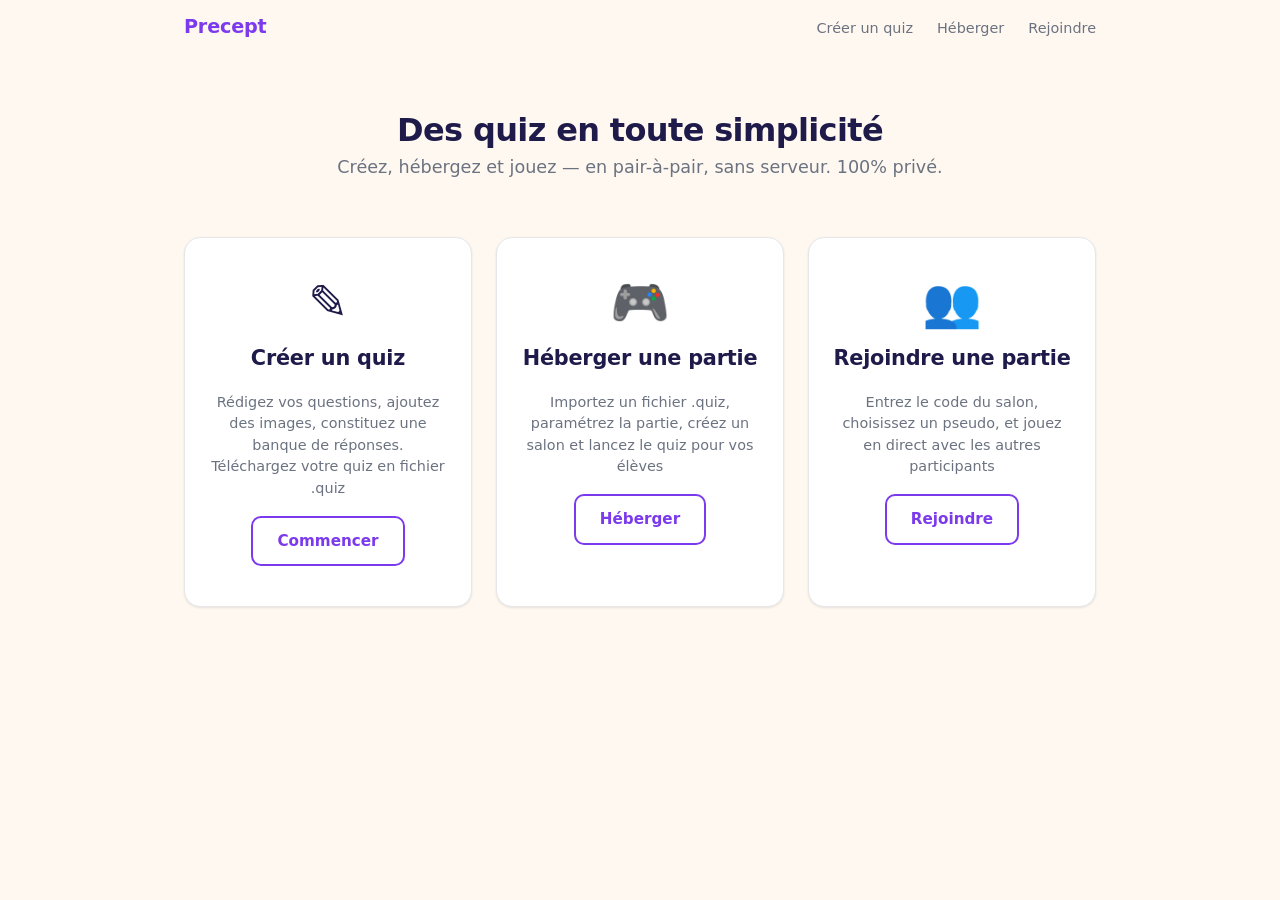
==== index.html @ 22e42c2c "Precept - Quiz P2P initial" ====
<!DOCTYPE html>
<html lang="fr">
<head>
  <meta charset="UTF-8">
  <meta name="viewport" content="width=device-width, initial-scale=1.0">
  <title>Precept — Quiz P2P</title>
  <link rel="stylesheet" href="css/style.css">
  <link rel="icon" href="favicon.svg" type="image/svg+xml">
</head>
<body>
  <nav class="top-nav">
    <a href="index.html" class="brand">Precept</a>
    <ul class="nav-links">
      <li><a href="create.html">Créer un quiz</a></li>
      <li><a href="host.html">Héberger</a></li>
      <li><a href="join.html">Rejoindre</a></li>
    </ul>
  </nav>

  <main class="container">
    <header class="page-header">
      <h1>Des quiz en toute simplicité</h1>
      <p>Créez, hébergez et jouez — en pair-à-pair, sans serveur. 100% privé.</p>
    </header>

    <div class="home-grid">
      <a href="create.html" class="card card-clickable home-card" style="text-decoration:none;color:inherit">
        <div class="icon">&#9998;</div>
        <h2>Créer un quiz</h2>
        <p>Rédigez vos questions, ajoutez des images, constituez une banque de réponses. Téléchargez votre quiz en fichier .quiz</p>
        <span class="btn btn-outline">Commencer</span>
      </a>

      <a href="host.html" class="card card-clickable home-card" style="text-decoration:none;color:inherit">
        <div class="icon">&#127918;</div>
        <h2>Héberger une partie</h2>
        <p>Importez un fichier .quiz, paramétrez la partie, créez un salon et lancez le quiz pour vos élèves</p>
        <span class="btn btn-outline">Héberger</span>
      </a>

      <a href="join.html" class="card card-clickable home-card" style="text-decoration:none;color:inherit">
        <div class="icon">&#128101;</div>
        <h2>Rejoindre une partie</h2>
        <p>Entrez le code du salon, choisissez un pseudo, et jouez en direct avec les autres participants</p>
        <span class="btn btn-outline">Rejoindre</span>
      </a>
    </div>
  </main>
</body>
</html>
---- css/style.css ----
/* ========== VARIABLES ========== */
:root {
  --color-bg: #FFF8F0;
  --color-surface: #FFFFFF;
  --color-primary: #7C3AED;
  --color-primary-hover: #6D28D9;
  --color-primary-light: #EDE9FE;
  --color-success: #10B981;
  --color-success-light: #D1FAE5;
  --color-success-dark: #059669;
  --color-error: #EF4444;
  --color-error-light: #FEE2E2;
  --color-warning: #F59E0B;
  --color-warning-light: #FEF3C7;
  --color-text: #1E1B4B;
  --color-text-light: #6B7280;
  --color-text-lighter: #9CA3AF;
  --color-border: #E5E7EB;
  --color-border-focus: #7C3AED;
  --radius: 16px;
  --radius-sm: 10px;
  --radius-xs: 6px;
  --shadow-sm: 0 1px 3px rgba(0,0,0,0.06), 0 1px 2px rgba(0,0,0,0.04);
  --shadow: 0 4px 24px rgba(0,0,0,0.07);
  --shadow-lg: 0 12px 48px rgba(0,0,0,0.10);
  --transition: 200ms ease;
  --font: system-ui, -apple-system, BlinkMacSystemFont, "Segoe UI", Roboto, "Helvetica Neue", Arial, sans-serif;
  --max-width: 960px;
}

/* ========== RESET ========== */
*,*::before,*::after{box-sizing:border-box;margin:0;padding:0}
html{font-size:16px;-webkit-text-size-adjust:100%}
body{
  font-family:var(--font);
  background:var(--color-bg);
  color:var(--color-text);
  line-height:1.6;
  min-height:100vh;
  -webkit-font-smoothing:antialiased;
}
img{max-width:100%;display:block}
button{cursor:pointer;font:inherit}
input,textarea,select{font:inherit}

/* ========== TYPOGRAPHY ========== */
h1{font-size:2rem;font-weight:800;letter-spacing:-0.02em;line-height:1.2}
h2{font-size:1.5rem;font-weight:700;letter-spacing:-0.01em}
h3{font-size:1.15rem;font-weight:600}
p{color:var(--color-text-light)}

/* ========== LAYOUT ========== */
.container{max-width:var(--max-width);margin:0 auto;padding:1.5rem}
.page-header{text-align:center;padding:2rem 0 1.5rem}
.page-header h1{margin-bottom:.25rem}
.page-header p{font-size:1.1rem}
.page-header .logo{font-size:1rem;font-weight:700;color:var(--color-primary);text-transform:uppercase;letter-spacing:.08em;margin-bottom:.75rem;display:inline-block;text-decoration:none}

/* Nav */
.top-nav{display:flex;justify-content:space-between;align-items:center;padding:.75rem 1.5rem;max-width:var(--max-width);margin:0 auto}
.top-nav .brand{font-weight:800;font-size:1.2rem;color:var(--color-primary);text-decoration:none;letter-spacing:-0.01em}
.top-nav .brand:hover{opacity:.8}
.nav-links{display:flex;gap:1.5rem;list-style:none}
.nav-links a{color:var(--color-text-light);text-decoration:none;font-weight:500;font-size:.9rem;transition:color var(--transition)}
.nav-links a:hover{color:var(--color-primary)}

/* ========== BUTTONS ========== */
.btn{
  display:inline-flex;align-items:center;justify-content:center;gap:.5rem;
  padding:.7rem 1.5rem;border:none;border-radius:var(--radius-sm);
  font-weight:600;font-size:.95rem;text-decoration:none;
  transition:all var(--transition);white-space:nowrap;
  position:relative;overflow:hidden;
}
.btn:active{transform:scale(.97)}
.btn:disabled{opacity:.5;pointer-events:none}
.btn-primary{background:var(--color-primary);color:#fff}
.btn-primary:hover{background:var(--color-primary-hover);transform:translateY(-1px);box-shadow:0 4px 16px rgba(124,58,237,.3)}
.btn-success{background:var(--color-success);color:#fff}
.btn-success:hover{background:var(--color-success-dark);transform:translateY(-1px);box-shadow:0 4px 16px rgba(16,185,129,.3)}
.btn-danger{background:var(--color-error);color:#fff}
.btn-danger:hover{opacity:.9}
.btn-outline{background:transparent;color:var(--color-primary);border:2px solid var(--color-primary)}
.btn-outline:hover{background:var(--color-primary-light)}
.btn-ghost{background:transparent;color:var(--color-text-light)}
.btn-ghost:hover{background:var(--color-border)}
.btn-lg{padding:.9rem 2rem;font-size:1.1rem;border-radius:var(--radius)}
.btn-sm{padding:.45rem 1rem;font-size:.85rem}
.btn-icon{padding:.5rem;border-radius:50%}

/* ========== CARDS ========== */
.card{
  background:var(--color-surface);border-radius:var(--radius);
  padding:1.5rem;box-shadow:var(--shadow-sm);
  border:1px solid var(--color-border);
  transition:box-shadow var(--transition),transform var(--transition);
}
.card:hover{box-shadow:var(--shadow)}
.card-clickable{cursor:pointer}
.card-clickable:hover{transform:translateY(-2px);box-shadow:var(--shadow-lg)}
.card-accent{border-left:4px solid var(--color-primary)}
.card-success{border-left:4px solid var(--color-success)}
.card-error{border-left:4px solid var(--color-error)}

/* ========== FORM ELEMENTS ========== */
.form-group{margin-bottom:1.25rem}
.form-group label{display:block;font-weight:600;font-size:.9rem;margin-bottom:.4rem;color:var(--color-text)}
.form-group .hint{font-size:.8rem;color:var(--color-text-lighter);margin-top:.25rem}

.input,.textarea,.select{
  width:100%;padding:.65rem .9rem;border:2px solid var(--color-border);
  border-radius:var(--radius-sm);background:var(--color-surface);
  color:var(--color-text);transition:border-color var(--transition),box-shadow var(--transition);
  outline:none;
}
.input:focus,.textarea:focus,.select:focus{
  border-color:var(--color-border-focus);
  box-shadow:0 0 0 4px var(--color-primary-light);
}
.input::placeholder,.textarea::placeholder{color:var(--color-text-lighter)}
.textarea{min-height:80px;resize:vertical}

.checkbox-label{display:flex;align-items:center;gap:.5rem;cursor:pointer;font-weight:500}
.checkbox-label input[type="checkbox"]{width:1.1rem;height:1.1rem;accent-color:var(--color-primary);cursor:pointer}

.radio-group{display:flex;gap:1rem;flex-wrap:wrap}
.radio-label{display:flex;align-items:center;gap:.35rem;cursor:pointer;font-size:.9rem;font-weight:500}
.radio-label input[type="radio"]{accent-color:var(--color-primary);cursor:pointer}

/* ========== HOME PAGE ========== */
.home-grid{
  display:grid;grid-template-columns:repeat(auto-fit,minmax(260px,1fr));
  gap:1.5rem;margin-top:2rem;
}
.home-card{
  display:flex;flex-direction:column;align-items:center;text-align:center;
  padding:2.5rem 1.5rem;gap:1rem;
}
.home-card .icon{font-size:3rem;line-height:1}
.home-card h2{font-size:1.3rem}
.home-card p{font-size:.9rem;color:var(--color-text-light);line-height:1.5}

/* ========== QUIZ CREATOR ========== */
.creator-layout{display:flex;flex-direction:column;gap:1.5rem}
.quiz-meta{display:flex;flex-direction:column;gap:1rem}
.question-card{padding:1.5rem}
.question-card .question-header{display:flex;justify-content:space-between;align-items:center;margin-bottom:1rem}
.question-card .question-number{font-weight:700;color:var(--color-primary);font-size:.85rem}
.question-card .question-body{display:flex;flex-direction:column;gap:1rem}

.answer-bank{margin-top:.5rem}
.answer-bank-header{display:flex;justify-content:space-between;align-items:center;margin-bottom:.75rem}
.answer-bank-header h4{font-size:.9rem;color:var(--color-text-light)}
.answer-row{display:flex;align-items:center;gap:.5rem;margin-bottom:.5rem}
.answer-row .answer-text{flex:1}
.answer-row .answer-correct{display:flex;align-items:center;gap:.25rem;white-space:nowrap;font-size:.85rem;cursor:pointer;user-select:none}
.answer-row .answer-correct input{cursor:pointer}
.answer-row .btn-icon{flex-shrink:0}

.image-section{margin-top:.25rem}
.image-section .radio-group{margin-bottom:.75rem}
.image-preview{margin-top:.75rem;border-radius:var(--radius-sm);overflow:hidden;max-width:400px}
.image-preview img{width:100%}

.creator-actions{display:flex;gap:.75rem;flex-wrap:wrap;margin-top:1rem;padding-top:1rem;border-top:1px solid var(--color-border)}

.upload-zone{
  border:2px dashed var(--color-border);
  border-radius:var(--radius);padding:2rem;
  text-align:center;cursor:pointer;
  transition:all var(--transition);
}
.upload-zone:hover,.upload-zone.dragover{border-color:var(--color-primary);background:var(--color-primary-light)}

/* ========== HOST ========== */
.host-flow{display:flex;flex-direction:column;gap:2rem}

.quiz-info{display:flex;align-items:center;gap:1rem;padding:1rem;background:var(--color-primary-light);border-radius:var(--radius-sm)}
.quiz-info .quiz-icon{font-size:2rem}
.quiz-info h3{margin-bottom:.15rem}

.config-grid{display:grid;grid-template-columns:repeat(auto-fit,minmax(200px,1fr));gap:1.25rem}

.room-code-display{
  text-align:center;padding:2rem;
  background:var(--color-primary-light);border-radius:var(--radius);
  margin-bottom:1rem;
}
.room-code-display .code{
  font-size:2.5rem;font-weight:800;letter-spacing:.1em;
  color:var(--color-primary);user-select:all;word-break:break-all;
}
.room-code-display .label{font-size:.85rem;color:var(--color-text-light);margin-bottom:.5rem}

.player-list{display:flex;flex-direction:column;gap:.5rem;margin-top:1rem}
.player-item{
  display:flex;align-items:center;gap:.75rem;padding:.6rem 1rem;
  background:var(--color-surface);border-radius:var(--radius-sm);
  border:1px solid var(--color-border);
}
.player-item .avatar{
  width:32px;height:32px;border-radius:50%;
  background:var(--color-primary-light);color:var(--color-primary);
  display:flex;align-items:center;justify-content:center;
  font-weight:700;font-size:.85rem;flex-shrink:0;
}
.player-item .name{font-weight:600}
.player-count{
  font-size:.9rem;color:var(--color-text-light);margin-top:.5rem;
}

.host-game-view{display:flex;flex-direction:column;gap:1.5rem}
.question-display{text-align:center;padding:1.5rem}
.question-display .q-number{font-size:.85rem;color:var(--color-primary);font-weight:700;margin-bottom:.5rem}
.question-display .q-text{font-size:1.25rem;font-weight:600;line-height:1.5}
.question-display .q-image{margin-top:1rem;border-radius:var(--radius-sm);overflow:hidden;max-width:500px;margin-inline:auto}

.answer-stats{display:grid;grid-template-columns:repeat(auto-fit,minmax(150px,1fr));gap:.75rem;margin-top:1rem}
.answer-stat{
  padding:.75rem;border-radius:var(--radius-sm);text-align:center;
  border:2px solid var(--color-border);transition:all var(--transition);
}
.answer-stat.correct{border-color:var(--color-success);background:var(--color-success-light)}
.answer-stat .stat-bar{height:6px;background:var(--color-border);border-radius:3px;margin-top:.5rem;overflow:hidden}
.answer-stat .stat-fill{height:100%;background:var(--color-primary);border-radius:3px;transition:width 500ms ease}

/* ========== JOIN / PLAY ========== */
.join-form{max-width:440px;margin:0 auto}
.join-form .card{padding:2rem}
.join-form h2{margin-bottom:.25rem}
.join-form p{margin-bottom:1.5rem;font-size:.9rem}

.waiting-view{text-align:center;padding:3rem 1.5rem}
.waiting-view .spinner{
  width:48px;height:48px;border:4px solid var(--color-border);
  border-top-color:var(--color-primary);border-radius:50%;
  animation:spin .8s linear infinite;
  margin:0 auto 1.5rem;
}

.play-view{display:flex;flex-direction:column;gap:1.5rem;max-width:600px;margin:0 auto;width:100%}

.timer-bar-container{height:8px;background:var(--color-border);border-radius:4px;overflow:hidden}
.timer-bar{height:100%;border-radius:4px;transition:width 1s linear,background-color .5s ease}
.timer-bar.safe{background:var(--color-success)}
.timer-bar.warning{background:var(--color-warning)}
.timer-bar.danger{background:var(--color-error)}
.timer-text{text-align:center;font-weight:700;font-size:1.1rem;margin-top:.35rem}
.timer-text.urgent{color:var(--color-error);animation:pulse .5s ease infinite}

.answers-grid{display:grid;grid-template-columns:1fr;gap:.6rem}
.answer-btn{
  padding:.85rem 1rem;border:2px solid var(--color-border);
  border-radius:var(--radius-sm);background:var(--color-surface);
  text-align:left;font-weight:500;transition:all var(--transition);
  cursor:pointer;font-size:.95rem;
}
.answer-btn:hover:not(:disabled){border-color:var(--color-primary);background:var(--color-primary-light)}
.answer-btn:disabled{cursor:default}
.answer-btn.selected{border-color:var(--color-primary);background:var(--color-primary-light)}
.answer-btn.correct{border-color:var(--color-success);background:var(--color-success-light)}
.answer-btn.incorrect{border-color:var(--color-error);background:var(--color-error-light)}
.answer-btn.revealed-correct{border-color:var(--color-success);background:var(--color-success-light)}

.feedback-banner{
  text-align:center;padding:1rem;border-radius:var(--radius-sm);
  font-weight:700;font-size:1.1rem;
}
.feedback-banner.correct{background:var(--color-success-light);color:var(--color-success-dark)}
.feedback-banner.incorrect{background:var(--color-error-light);color:var(--color-error)}

/* ========== SCOREBOARD ========== */
.scoreboard{padding:1rem}
.scoreboard h2{text-align:center;margin-bottom:1rem}
.scoreboard table{width:100%;border-collapse:collapse}
.scoreboard th,.scoreboard td{padding:.7rem .9rem;text-align:left;border-bottom:1px solid var(--color-border)}
.scoreboard th{font-size:.8rem;text-transform:uppercase;letter-spacing:.05em;color:var(--color-text-light);font-weight:600}
.scoreboard .rank{font-weight:800;font-size:1.1rem}
.scoreboard .rank-1{color:#F59E0B}
.scoreboard .rank-2{color:#9CA3AF}
.scoreboard .rank-3{color:#CD853F}
.scoreboard tr:hover td{background:var(--color-primary-light)}

.podium{display:flex;justify-content:center;align-items:flex-end;gap:.75rem;margin:1.5rem 0;min-height:180px}
.podium-item{text-align:center;display:flex;flex-direction:column;align-items:center;gap:.5rem}
.podium-bar{border-radius:var(--radius-sm) var(--radius-sm) 0 0;width:80px;transition:height .5s ease}
.podium-item:nth-child(1) .podium-bar{height:120px;background:linear-gradient(180deg,#F59E0B,#D97706)}
.podium-item:nth-child(2) .podium-bar{height:90px;background:linear-gradient(180deg,#9CA3AF,#6B7280);order:1}
.podium-item:nth-child(3) .podium-bar{height:60px;background:linear-gradient(180deg,#CD853F,#A0522D);order:1}
.podium-item .podium-name{font-weight:700;font-size:.9rem}
.podium-item .podium-score{font-weight:800;color:var(--color-primary)}
.podium-item .podium-rank{font-size:1.5rem}

/* ========== MODAL ========== */
.modal-overlay{
  position:fixed;inset:0;background:rgba(0,0,0,.4);
  display:flex;align-items:center;justify-content:center;
  z-index:100;animation:fadeIn .2s ease;
  padding:1rem;
}
.modal{
  background:var(--color-surface);border-radius:var(--radius);
  padding:2rem;max-width:480px;width:100%;
  box-shadow:var(--shadow-lg);animation:slideUp .25s ease;
}
.modal h3{margin-bottom:.75rem}
.modal p{margin-bottom:1.25rem;font-size:.9rem}

/* ========== UTILITIES ========== */
.text-center{text-align:center}
.text-primary{color:var(--color-primary)}
.text-success{color:var(--color-success)}
.text-error{color:var(--color-error)}
.mt-1{margin-top:.5rem}
.mt-2{margin-top:1rem}
.mt-3{margin-top:1.5rem}
.mb-1{margin-bottom:.5rem}
.mb-2{margin-bottom:1rem}
.gap-1{gap:.5rem}
.gap-2{gap:1rem}
.flex{display:flex}
.flex-col{flex-direction:column}
.items-center{align-items:center}
.justify-center{justify-content:center}
.justify-between{justify-content:space-between}
.flex-wrap{flex-wrap:wrap}
.hidden{display:none!important}

.empty-state{text-align:center;padding:3rem 1.5rem;color:var(--color-text-lighter)}
.empty-state .icon{font-size:3rem;margin-bottom:.75rem;opacity:.5}
.empty-state p{color:var(--color-text-lighter)}

/* ========== ANIMATIONS ========== */
@keyframes spin{to{transform:rotate(360deg)}}
@keyframes fadeIn{from{opacity:0}to{opacity:1}}
@keyframes slideUp{from{opacity:0;transform:translateY(20px)}to{opacity:1;transform:translateY(0)}}
@keyframes pulse{0%,100%{opacity:1}50%{opacity:.5}}
@keyframes bounceIn{0%{transform:scale(.3);opacity:0}50%{transform:scale(1.05)}70%{transform:scale(.9)}100%{transform:scale(1);opacity:1}}
@keyframes slideIn{from{opacity:0;transform:translateX(-10px)}to{opacity:1;transform:translateX(0)}}

.animate-in{animation:slideUp .3s ease}

/* ========== RESPONSIVE ========== */
@media(max-width:640px){
  .container{padding:1rem}
  h1{font-size:1.6rem}
  .home-grid{grid-template-columns:1fr}
  .config-grid{grid-template-columns:1fr}
  .room-code-display .code{font-size:1.8rem}
  .podium-bar{width:60px}
  .podium-item:nth-child(1) .podium-bar{height:90px}
  .podium-item:nth-child(2) .podium-bar{height:70px}
  .podium-item:nth-child(3) .podium-bar{height:50px}
  .question-display .q-text{font-size:1.1rem}
  .top-nav{padding:.5rem 1rem}
  .nav-links{gap:.75rem}
}
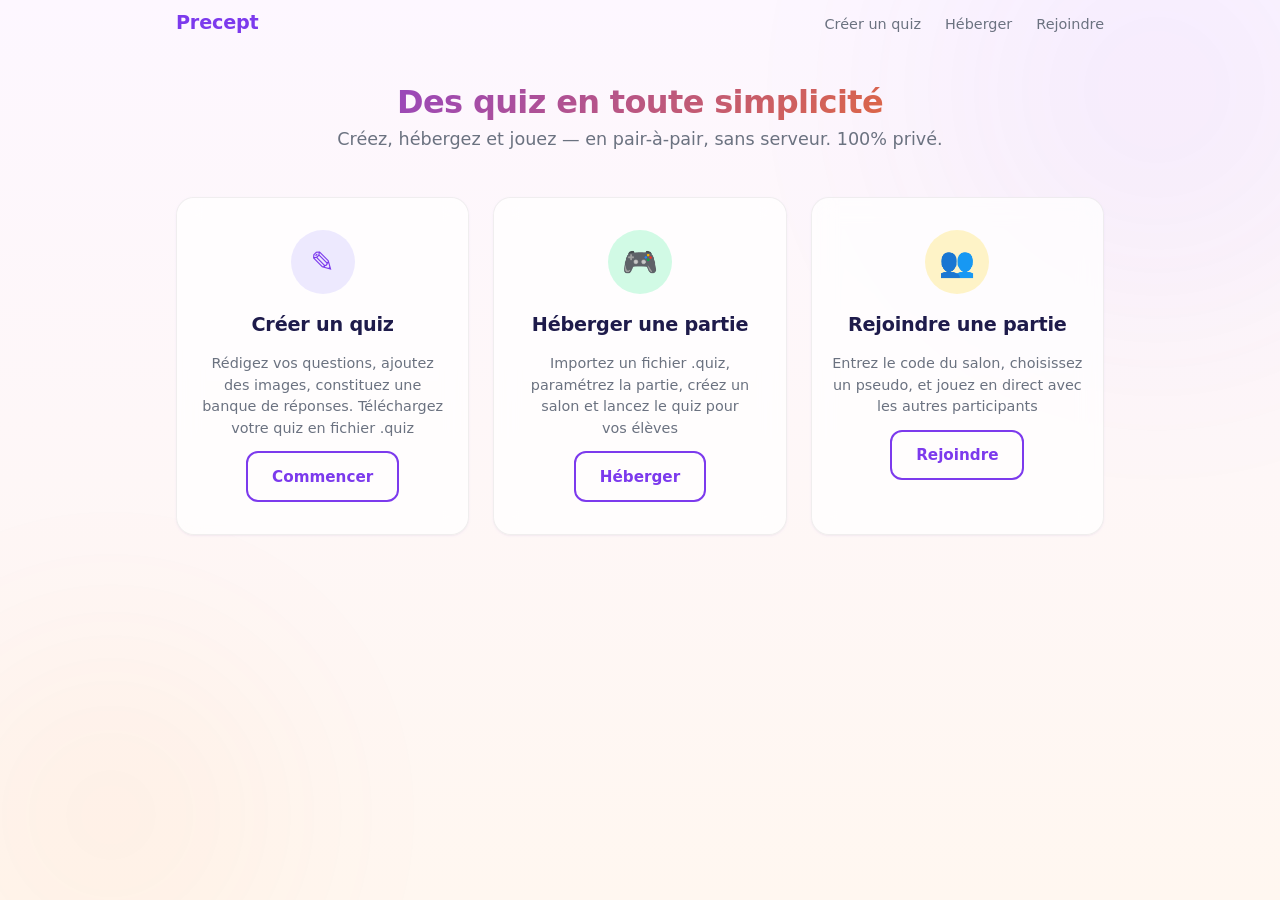
==== commit bc64644d: "Refonte design: degradés, glassmorphisme, ombres colorées, animations" ====
--- a/index.html
+++ b/index.html
@@ -24,22 +24,22 @@
     </header>
 
     <div class="home-grid">
-      <a href="create.html" class="card card-clickable home-card" style="text-decoration:none;color:inherit">
-        <div class="icon">&#9998;</div>
+      <a href="create.html" class="card card-clickable home-card stagger-1" style="text-decoration:none;color:inherit">
+        <div class="icon-circle">&#9998;</div>
         <h2>Créer un quiz</h2>
         <p>Rédigez vos questions, ajoutez des images, constituez une banque de réponses. Téléchargez votre quiz en fichier .quiz</p>
         <span class="btn btn-outline">Commencer</span>
       </a>
 
-      <a href="host.html" class="card card-clickable home-card" style="text-decoration:none;color:inherit">
-        <div class="icon">&#127918;</div>
+      <a href="host.html" class="card card-clickable home-card stagger-2" style="text-decoration:none;color:inherit">
+        <div class="icon-circle">&#127918;</div>
         <h2>Héberger une partie</h2>
         <p>Importez un fichier .quiz, paramétrez la partie, créez un salon et lancez le quiz pour vos élèves</p>
         <span class="btn btn-outline">Héberger</span>
       </a>
 
-      <a href="join.html" class="card card-clickable home-card" style="text-decoration:none;color:inherit">
-        <div class="icon">&#128101;</div>
+      <a href="join.html" class="card card-clickable home-card stagger-3" style="text-decoration:none;color:inherit">
+        <div class="icon-circle">&#128101;</div>
         <h2>Rejoindre une partie</h2>
         <p>Entrez le code du salon, choisissez un pseudo, et jouez en direct avec les autres participants</p>
         <span class="btn btn-outline">Rejoindre</span>
--- a/css/style.css
+++ b/css/style.css
@@ -1,10 +1,14 @@
 /* ========== VARIABLES ========== */
 :root {
-  --color-bg: #FFF8F0;
-  --color-surface: #FFFFFF;
+  --color-bg: #FDF7FF;
+  --color-bg-end: #FFF7F0;
+  --color-surface: rgba(255,255,255,0.72);
+  --color-surface-solid: #FFFFFF;
   --color-primary: #7C3AED;
   --color-primary-hover: #6D28D9;
+  --color-primary-glow: rgba(124,58,237,0.35);
   --color-primary-light: #EDE9FE;
+  --color-accent: #F97316;
   --color-success: #10B981;
   --color-success-light: #D1FAE5;
   --color-success-dark: #059669;
@@ -15,15 +19,16 @@
   --color-text: #1E1B4B;
   --color-text-light: #6B7280;
   --color-text-lighter: #9CA3AF;
-  --color-border: #E5E7EB;
+  --color-border: rgba(0,0,0,0.06);
   --color-border-focus: #7C3AED;
-  --radius: 16px;
-  --radius-sm: 10px;
-  --radius-xs: 6px;
-  --shadow-sm: 0 1px 3px rgba(0,0,0,0.06), 0 1px 2px rgba(0,0,0,0.04);
-  --shadow: 0 4px 24px rgba(0,0,0,0.07);
-  --shadow-lg: 0 12px 48px rgba(0,0,0,0.10);
-  --transition: 200ms ease;
+  --radius: 18px;
+  --radius-sm: 12px;
+  --radius-xs: 8px;
+  --shadow-xs: 0 1px 2px rgba(124,58,237,0.04);
+  --shadow-sm: 0 1px 3px rgba(124,58,237,0.05), 0 1px 2px rgba(0,0,0,0.03);
+  --shadow: 0 4px 20px rgba(124,58,237,0.06), 0 1px 4px rgba(0,0,0,0.04);
+  --shadow-lg: 0 12px 40px rgba(124,58,237,0.09), 0 4px 12px rgba(0,0,0,0.05);
+  --transition: 250ms ease-out;
   --font: system-ui, -apple-system, BlinkMacSystemFont, "Segoe UI", Roboto, "Helvetica Neue", Arial, sans-serif;
   --max-width: 960px;
 }
@@ -33,15 +38,34 @@
 html{font-size:16px;-webkit-text-size-adjust:100%}
 body{
   font-family:var(--font);
-  background:var(--color-bg);
+  background:linear-gradient(180deg,var(--color-bg) 0%,var(--color-bg-end) 100%);
   color:var(--color-text);
   line-height:1.6;
   min-height:100vh;
   -webkit-font-smoothing:antialiased;
+  text-wrap:pretty;
+  position:relative;
+  overflow-x:hidden;
 }
 img{max-width:100%;display:block}
 button{cursor:pointer;font:inherit}
 input,textarea,select{font:inherit}
+
+/* ========== BACKGROUND DECOR ========== */
+body::before{
+  content:'';position:fixed;top:-15%;right:-8%;
+  width:450px;height:450px;border-radius:50%;
+  background:var(--color-primary);
+  opacity:0.06;filter:blur(130px);
+  pointer-events:none;z-index:0;
+}
+body::after{
+  content:'';position:fixed;bottom:-10%;left:-5%;
+  width:350px;height:350px;border-radius:50%;
+  background:var(--color-accent);
+  opacity:0.05;filter:blur(110px);
+  pointer-events:none;z-index:0;
+}
 
 /* ========== TYPOGRAPHY ========== */
 h1{font-size:2rem;font-weight:800;letter-spacing:-0.02em;line-height:1.2}
@@ -50,14 +74,19 @@
 p{color:var(--color-text-light)}
 
 /* ========== LAYOUT ========== */
-.container{max-width:var(--max-width);margin:0 auto;padding:1.5rem}
-.page-header{text-align:center;padding:2rem 0 1.5rem}
-.page-header h1{margin-bottom:.25rem}
+.container{max-width:var(--max-width);margin:0 auto;padding:1rem;position:relative;z-index:1}
+.page-header{text-align:center;padding:1.25rem 0 .75rem}
+.page-header h1{
+  margin-bottom:.25rem;
+  background:linear-gradient(135deg,var(--color-primary),var(--color-accent));
+  -webkit-background-clip:text;-webkit-text-fill-color:transparent;
+  background-clip:text;
+}
 .page-header p{font-size:1.1rem}
 .page-header .logo{font-size:1rem;font-weight:700;color:var(--color-primary);text-transform:uppercase;letter-spacing:.08em;margin-bottom:.75rem;display:inline-block;text-decoration:none}
 
 /* Nav */
-.top-nav{display:flex;justify-content:space-between;align-items:center;padding:.75rem 1.5rem;max-width:var(--max-width);margin:0 auto}
+.top-nav{display:flex;justify-content:space-between;align-items:center;padding:.5rem 1rem;max-width:var(--max-width);margin:0 auto;position:relative;z-index:1}
 .top-nav .brand{font-weight:800;font-size:1.2rem;color:var(--color-primary);text-decoration:none;letter-spacing:-0.01em}
 .top-nav .brand:hover{opacity:.8}
 .nav-links{display:flex;gap:1.5rem;list-style:none}
@@ -72,18 +101,30 @@
   transition:all var(--transition);white-space:nowrap;
   position:relative;overflow:hidden;
 }
-.btn:active{transform:scale(.97)}
+.btn:active:not(:disabled){transform:scale(.96)}
 .btn:disabled{opacity:.5;pointer-events:none}
-.btn-primary{background:var(--color-primary);color:#fff}
-.btn-primary:hover{background:var(--color-primary-hover);transform:translateY(-1px);box-shadow:0 4px 16px rgba(124,58,237,.3)}
-.btn-success{background:var(--color-success);color:#fff}
-.btn-success:hover{background:var(--color-success-dark);transform:translateY(-1px);box-shadow:0 4px 16px rgba(16,185,129,.3)}
+.btn-primary{
+  background:linear-gradient(135deg,var(--color-primary),var(--color-primary-hover));
+  color:#fff;box-shadow:0 2px 8px var(--color-primary-glow);
+}
+.btn-primary:hover:not(:disabled){
+  transform:translateY(-1px);
+  box-shadow:0 6px 20px var(--color-primary-glow);
+}
+.btn-success{
+  background:linear-gradient(135deg,var(--color-success),var(--color-success-dark));
+  color:#fff;box-shadow:0 2px 8px rgba(16,185,129,.3);
+}
+.btn-success:hover:not(:disabled){
+  transform:translateY(-1px);
+  box-shadow:0 6px 20px rgba(16,185,129,.35);
+}
 .btn-danger{background:var(--color-error);color:#fff}
-.btn-danger:hover{opacity:.9}
+.btn-danger:hover:not(:disabled){opacity:.9;transform:translateY(-1px)}
 .btn-outline{background:transparent;color:var(--color-primary);border:2px solid var(--color-primary)}
-.btn-outline:hover{background:var(--color-primary-light)}
-.btn-ghost{background:transparent;color:var(--color-text-light)}
-.btn-ghost:hover{background:var(--color-border)}
+.btn-outline:hover:not(:disabled){background:var(--color-primary-light)}
+.btn-ghost{background:transparent;color:var(--color-text-light);border-radius:var(--radius-xs)}
+.btn-ghost:hover:not(:disabled){background:var(--color-border)}
 .btn-lg{padding:.9rem 2rem;font-size:1.1rem;border-radius:var(--radius)}
 .btn-sm{padding:.45rem 1rem;font-size:.85rem}
 .btn-icon{padding:.5rem;border-radius:50%}
@@ -91,8 +132,9 @@
 /* ========== CARDS ========== */
 .card{
   background:var(--color-surface);border-radius:var(--radius);
-  padding:1.5rem;box-shadow:var(--shadow-sm);
+  padding:1.25rem;box-shadow:var(--shadow-sm);
   border:1px solid var(--color-border);
+  backdrop-filter:blur(12px);-webkit-backdrop-filter:blur(12px);
   transition:box-shadow var(--transition),transform var(--transition);
 }
 .card:hover{box-shadow:var(--shadow)}
@@ -103,19 +145,20 @@
 .card-error{border-left:4px solid var(--color-error)}
 
 /* ========== FORM ELEMENTS ========== */
-.form-group{margin-bottom:1.25rem}
+.form-group{margin-bottom:1rem}
 .form-group label{display:block;font-weight:600;font-size:.9rem;margin-bottom:.4rem;color:var(--color-text)}
 .form-group .hint{font-size:.8rem;color:var(--color-text-lighter);margin-top:.25rem}
 
 .input,.textarea,.select{
   width:100%;padding:.65rem .9rem;border:2px solid var(--color-border);
   border-radius:var(--radius-sm);background:var(--color-surface);
-  color:var(--color-text);transition:border-color var(--transition),box-shadow var(--transition);
+  color:var(--color-text);transition:all var(--transition);
   outline:none;
 }
 .input:focus,.textarea:focus,.select:focus{
   border-color:var(--color-border-focus);
   box-shadow:0 0 0 4px var(--color-primary-light);
+  background:var(--color-surface-solid);
 }
 .input::placeholder,.textarea::placeholder{color:var(--color-text-lighter)}
 .textarea{min-height:80px;resize:vertical}
@@ -134,18 +177,29 @@
 }
 .home-card{
   display:flex;flex-direction:column;align-items:center;text-align:center;
-  padding:2.5rem 1.5rem;gap:1rem;
-}
-.home-card .icon{font-size:3rem;line-height:1}
-.home-card h2{font-size:1.3rem}
+  padding:2rem 1.25rem;gap:.75rem;
+}
+.home-card .icon-circle{
+  width:64px;height:64px;border-radius:50%;
+  display:flex;align-items:center;justify-content:center;
+  font-size:1.8rem;margin-bottom:.25rem;
+}
+.home-card:nth-child(1) .icon-circle{background:#EDE9FE;color:var(--color-primary)}
+.home-card:nth-child(2) .icon-circle{background:#D1FAE5;color:var(--color-success)}
+.home-card:nth-child(3) .icon-circle{background:#FEF3C7;color:var(--color-accent)}
+.home-card h2{font-size:1.2rem}
 .home-card p{font-size:.9rem;color:var(--color-text-light);line-height:1.5}
 
 /* ========== QUIZ CREATOR ========== */
 .creator-layout{display:flex;flex-direction:column;gap:1.5rem}
 .quiz-meta{display:flex;flex-direction:column;gap:1rem}
-.question-card{padding:1.5rem}
-.question-card .question-header{display:flex;justify-content:space-between;align-items:center;margin-bottom:1rem}
-.question-card .question-number{font-weight:700;color:var(--color-primary);font-size:.85rem}
+.question-card{border-left:4px solid var(--color-primary)}
+.question-card .question-header{display:flex;justify-content:space-between;align-items:center;margin-bottom:.75rem}
+.question-card .question-number{
+  font-weight:700;color:var(--color-primary);font-size:.75rem;
+  background:var(--color-primary-light);padding:.25rem .65rem;
+  border-radius:20px;display:inline-block;
+}
 .question-card .question-body{display:flex;flex-direction:column;gap:1rem}
 
 .answer-bank{margin-top:.5rem}
@@ -169,26 +223,30 @@
   border-radius:var(--radius);padding:2rem;
   text-align:center;cursor:pointer;
   transition:all var(--transition);
-}
-.upload-zone:hover,.upload-zone.dragover{border-color:var(--color-primary);background:var(--color-primary-light)}
+  background:var(--color-surface);backdrop-filter:blur(8px);
+}
+.upload-zone:hover,.upload-zone.dragover{
+  border-color:var(--color-primary);
+  background:var(--color-primary-light);
+}
 
 /* ========== HOST ========== */
 .host-flow{display:flex;flex-direction:column;gap:2rem}
 
-.quiz-info{display:flex;align-items:center;gap:1rem;padding:1rem;background:var(--color-primary-light);border-radius:var(--radius-sm)}
+.quiz-info{
+  display:flex;align-items:center;gap:1rem;padding:1rem;
+  background:linear-gradient(135deg,var(--color-primary-light),#F3E8FF);
+  border-radius:var(--radius-sm);
+}
 .quiz-info .quiz-icon{font-size:2rem}
 .quiz-info h3{margin-bottom:.15rem}
 
 .config-grid{display:grid;grid-template-columns:repeat(auto-fit,minmax(200px,1fr));gap:1.25rem}
 
 .room-code-display{
-  text-align:center;padding:2rem;
-  background:var(--color-primary-light);border-radius:var(--radius);
-  margin-bottom:1rem;
-}
-.room-code-display .code{
-  font-size:2.5rem;font-weight:800;letter-spacing:.1em;
-  color:var(--color-primary);user-select:all;word-break:break-all;
+  text-align:center;padding:1.75rem;
+  background:linear-gradient(135deg,var(--color-primary-light),#DDD6FE);
+  border-radius:var(--radius);margin-bottom:1rem;
 }
 .room-code-display .label{font-size:.85rem;color:var(--color-text-light);margin-bottom:.5rem}
 
@@ -197,40 +255,87 @@
   display:flex;align-items:center;gap:.75rem;padding:.6rem 1rem;
   background:var(--color-surface);border-radius:var(--radius-sm);
   border:1px solid var(--color-border);
+  backdrop-filter:blur(8px);
 }
 .player-item .avatar{
   width:32px;height:32px;border-radius:50%;
-  background:var(--color-primary-light);color:var(--color-primary);
   display:flex;align-items:center;justify-content:center;
   font-weight:700;font-size:.85rem;flex-shrink:0;
 }
+.player-item:nth-child(5n+1) .avatar{background:#EDE9FE;color:var(--color-primary)}
+.player-item:nth-child(5n+2) .avatar{background:#D1FAE5;color:var(--color-success)}
+.player-item:nth-child(5n+3) .avatar{background:#FEF3C7;color:var(--color-accent)}
+.player-item:nth-child(5n+4) .avatar{background:#FEE2E2;color:var(--color-error)}
+.player-item:nth-child(5n+5) .avatar{background:#DBEAFE;color:#2563EB}
 .player-item .name{font-weight:600}
-.player-count{
-  font-size:.9rem;color:var(--color-text-light);margin-top:.5rem;
-}
-
-.host-game-view{display:flex;flex-direction:column;gap:1.5rem}
-.question-display{text-align:center;padding:1.5rem}
-.question-display .q-number{font-size:.85rem;color:var(--color-primary);font-weight:700;margin-bottom:.5rem}
-.question-display .q-text{font-size:1.25rem;font-weight:600;line-height:1.5}
-.question-display .q-image{margin-top:1rem;border-radius:var(--radius-sm);overflow:hidden;max-width:500px;margin-inline:auto}
-
-.answer-stats{display:grid;grid-template-columns:repeat(auto-fit,minmax(150px,1fr));gap:.75rem;margin-top:1rem}
+.player-count{font-size:.9rem;color:var(--color-text-light);margin-top:.5rem}
+
+.host-game-view{display:flex;flex-direction:column;gap:1rem}
+.question-display{text-align:center;padding:1rem}
+.question-display .q-number{
+  font-size:.75rem;color:var(--color-primary);font-weight:700;
+  background:var(--color-primary-light);padding:.2rem .7rem;
+  border-radius:20px;display:inline-block;margin-bottom:.5rem;
+}
+.question-display .q-text{font-size:1.15rem;font-weight:600;line-height:1.4}
+.question-display .q-image{margin-top:.75rem;border-radius:var(--radius-sm);overflow:hidden;max-width:500px;margin-inline:auto}
+
+.answer-stats{display:grid;grid-template-columns:repeat(auto-fit,minmax(140px,1fr));gap:.5rem;margin-top:.75rem}
 .answer-stat{
-  padding:.75rem;border-radius:var(--radius-sm);text-align:center;
+  padding:.6rem;border-radius:var(--radius-sm);text-align:center;
   border:2px solid var(--color-border);transition:all var(--transition);
+  background:var(--color-surface);
 }
 .answer-stat.correct{border-color:var(--color-success);background:var(--color-success-light)}
 .answer-stat .stat-bar{height:6px;background:var(--color-border);border-radius:3px;margin-top:.5rem;overflow:hidden}
-.answer-stat .stat-fill{height:100%;background:var(--color-primary);border-radius:3px;transition:width 500ms ease}
+.answer-stat .stat-fill{
+  height:100%;border-radius:3px;
+  background:linear-gradient(90deg,var(--color-primary),#A78BFA);
+  transition:width 600ms ease-out;
+}
 
 /* ========== JOIN / PLAY ========== */
-.join-form{max-width:440px;margin:0 auto}
-.join-form .card{padding:2rem}
+.join-form{max-width:400px;margin:0 auto}
+.join-form .card{padding:1.5rem}
 .join-form h2{margin-bottom:.25rem}
 .join-form p{margin-bottom:1.5rem;font-size:.9rem}
 
-.waiting-view{text-align:center;padding:3rem 1.5rem}
+.code-input-group{display:flex;gap:.5rem;justify-content:center;margin-bottom:1.5rem}
+.code-input{
+  width:52px;height:60px;text-align:center;
+  font-size:1.5rem;font-weight:700;font-family:var(--font);
+  text-transform:uppercase;
+  border:2px solid var(--color-border);
+  border-radius:var(--radius-sm);
+  background:var(--color-surface);
+  color:var(--color-text);
+  outline:none;caret-color:var(--color-primary);
+  transition:all var(--transition);
+}
+.code-input:focus{
+  border-color:var(--color-primary);
+  box-shadow:0 0 0 4px var(--color-primary-light);
+  transform:translateY(-2px);
+}
+.code-input.filled{
+  border-color:var(--color-primary);
+  background:var(--color-primary-light);
+}
+.code-input.error{
+  border-color:var(--color-error);
+  animation:shake .4s ease;
+}
+.code-display{display:flex;gap:.5rem;justify-content:center}
+.code-char{
+  width:48px;height:56px;display:flex;align-items:center;justify-content:center;
+  font-size:1.4rem;font-weight:800;font-family:var(--font);
+  background:var(--color-surface-solid);color:var(--color-primary);
+  border:2px solid var(--color-primary);border-radius:var(--radius-sm);
+  box-shadow:0 2px 8px var(--color-primary-glow);
+  user-select:all;
+}
+
+.waiting-view{text-align:center;padding:2rem 1rem}
 .waiting-view .spinner{
   width:48px;height:48px;border:4px solid var(--color-border);
   border-top-color:var(--color-primary);border-radius:50%;
@@ -238,39 +343,60 @@
   margin:0 auto 1.5rem;
 }
 
-.play-view{display:flex;flex-direction:column;gap:1.5rem;max-width:600px;margin:0 auto;width:100%}
-
-.timer-bar-container{height:8px;background:var(--color-border);border-radius:4px;overflow:hidden}
-.timer-bar{height:100%;border-radius:4px;transition:width 1s linear,background-color .5s ease}
-.timer-bar.safe{background:var(--color-success)}
-.timer-bar.warning{background:var(--color-warning)}
-.timer-bar.danger{background:var(--color-error)}
-.timer-text{text-align:center;font-weight:700;font-size:1.1rem;margin-top:.35rem}
+.play-view{display:flex;flex-direction:column;gap:1rem;max-width:560px;margin:0 auto;width:100%}
+
+.timer-bar-container{height:6px;background:var(--color-border);border-radius:3px;overflow:hidden}
+.timer-bar{height:100%;border-radius:3px;transition:width 1s linear,background .5s ease}
+.timer-bar.safe{background:linear-gradient(90deg,var(--color-success),#34D399)}
+.timer-bar.warning{background:linear-gradient(90deg,var(--color-warning),#FBBF24)}
+.timer-bar.danger{background:linear-gradient(90deg,var(--color-error),#F87171);animation:pulse .6s ease infinite}
+.timer-text{text-align:center;font-weight:700;font-size:1rem;margin-top:.2rem}
 .timer-text.urgent{color:var(--color-error);animation:pulse .5s ease infinite}
 
-.answers-grid{display:grid;grid-template-columns:1fr;gap:.6rem}
+.answers-grid{display:grid;grid-template-columns:repeat(auto-fit,minmax(180px,1fr));gap:.4rem}
 .answer-btn{
-  padding:.85rem 1rem;border:2px solid var(--color-border);
-  border-radius:var(--radius-sm);background:var(--color-surface);
+  padding:.65rem .85rem;border:2px solid var(--color-border);
+  border-radius:var(--radius-sm);
+  background:linear-gradient(180deg,var(--color-surface),var(--color-surface-solid));
   text-align:left;font-weight:500;transition:all var(--transition);
-  cursor:pointer;font-size:.95rem;
-}
-.answer-btn:hover:not(:disabled){border-color:var(--color-primary);background:var(--color-primary-light)}
-.answer-btn:disabled{cursor:default}
-.answer-btn.selected{border-color:var(--color-primary);background:var(--color-primary-light)}
-.answer-btn.correct{border-color:var(--color-success);background:var(--color-success-light)}
-.answer-btn.incorrect{border-color:var(--color-error);background:var(--color-error-light)}
-.answer-btn.revealed-correct{border-color:var(--color-success);background:var(--color-success-light)}
+  cursor:pointer;font-size:.9rem;
+}
+.answer-btn:hover:not(:disabled){
+  border-color:var(--color-primary);
+  background:var(--color-primary-light);
+  transform:translateY(-1px);
+}
+.answer-btn:disabled{cursor:default;opacity:.85}
+.answer-btn.selected{
+  border-color:var(--color-primary);
+  background:var(--color-primary-light);
+  box-shadow:0 0 0 3px var(--color-primary-glow);
+  transform:scale(1.02);
+}
+.answer-btn.correct{
+  border-color:var(--color-success);
+  background:var(--color-success-light);
+  animation:bounceIn .35s ease;
+}
+.answer-btn.incorrect{
+  border-color:var(--color-error);
+  background:var(--color-error-light);
+  animation:shake .4s ease;
+}
+.answer-btn.revealed-correct{
+  border-color:var(--color-success);
+  background:var(--color-success-light);
+}
 
 .feedback-banner{
-  text-align:center;padding:1rem;border-radius:var(--radius-sm);
-  font-weight:700;font-size:1.1rem;
+  text-align:center;padding:.6rem .75rem;border-radius:var(--radius-sm);
+  font-weight:700;font-size:1rem;animation:slideUp .3s ease;
 }
 .feedback-banner.correct{background:var(--color-success-light);color:var(--color-success-dark)}
 .feedback-banner.incorrect{background:var(--color-error-light);color:var(--color-error)}
 
 /* ========== SCOREBOARD ========== */
-.scoreboard{padding:1rem}
+.scoreboard{padding:.5rem}
 .scoreboard h2{text-align:center;margin-bottom:1rem}
 .scoreboard table{width:100%;border-collapse:collapse}
 .scoreboard th,.scoreboard td{padding:.7rem .9rem;text-align:left;border-bottom:1px solid var(--color-border)}
@@ -281,32 +407,31 @@
 .scoreboard .rank-3{color:#CD853F}
 .scoreboard tr:hover td{background:var(--color-primary-light)}
 
-.podium{display:flex;justify-content:center;align-items:flex-end;gap:.75rem;margin:1.5rem 0;min-height:180px}
-.podium-item{text-align:center;display:flex;flex-direction:column;align-items:center;gap:.5rem}
+.podium{display:flex;justify-content:center;align-items:flex-end;gap:.75rem;margin:1.5rem 0;min-height:160px}
+.podium-item{text-align:center;display:flex;flex-direction:column;align-items:center;gap:.4rem}
 .podium-bar{border-radius:var(--radius-sm) var(--radius-sm) 0 0;width:80px;transition:height .5s ease}
-.podium-item:nth-child(1) .podium-bar{height:120px;background:linear-gradient(180deg,#F59E0B,#D97706)}
-.podium-item:nth-child(2) .podium-bar{height:90px;background:linear-gradient(180deg,#9CA3AF,#6B7280);order:1}
-.podium-item:nth-child(3) .podium-bar{height:60px;background:linear-gradient(180deg,#CD853F,#A0522D);order:1}
+.podium-item:nth-child(1) .podium-bar{height:110px;background:linear-gradient(180deg,#FBBF24,#D97706)}
+.podium-item:nth-child(2) .podium-bar{height:80px;background:linear-gradient(180deg,#D1D5DB,#9CA3AF)}
+.podium-item:nth-child(3) .podium-bar{height:55px;background:linear-gradient(180deg,#F59E0B,#B45309)}
 .podium-item .podium-name{font-weight:700;font-size:.9rem}
 .podium-item .podium-score{font-weight:800;color:var(--color-primary)}
 .podium-item .podium-rank{font-size:1.5rem}
 
 /* ========== MODAL ========== */
 .modal-overlay{
-  position:fixed;inset:0;background:rgba(0,0,0,.4);
+  position:fixed;inset:0;background:rgba(0,0,0,.4);backdrop-filter:blur(4px);
   display:flex;align-items:center;justify-content:center;
   z-index:100;animation:fadeIn .2s ease;
   padding:1rem;
 }
 .modal{
-  background:var(--color-surface);border-radius:var(--radius);
+  background:var(--color-surface-solid);border-radius:var(--radius);
   padding:2rem;max-width:480px;width:100%;
-  box-shadow:var(--shadow-lg);animation:slideUp .25s ease;
-}
-.modal h3{margin-bottom:.75rem}
-.modal p{margin-bottom:1.25rem;font-size:.9rem}
+  box-shadow:var(--shadow-lg);animation:slideUp .3s ease;
+}
 
 /* ========== UTILITIES ========== */
+.game-active .page-header{display:none}
 .text-center{text-align:center}
 .text-primary{color:var(--color-primary)}
 .text-success{color:var(--color-success)}
@@ -326,32 +451,50 @@
 .flex-wrap{flex-wrap:wrap}
 .hidden{display:none!important}
 
-.empty-state{text-align:center;padding:3rem 1.5rem;color:var(--color-text-lighter)}
-.empty-state .icon{font-size:3rem;margin-bottom:.75rem;opacity:.5}
+.empty-state{text-align:center;padding:2.5rem 1.5rem;color:var(--color-text-lighter)}
+.empty-state .icon{font-size:3rem;margin-bottom:.75rem;opacity:.4}
 .empty-state p{color:var(--color-text-lighter)}
 
 /* ========== ANIMATIONS ========== */
 @keyframes spin{to{transform:rotate(360deg)}}
 @keyframes fadeIn{from{opacity:0}to{opacity:1}}
-@keyframes slideUp{from{opacity:0;transform:translateY(20px)}to{opacity:1;transform:translateY(0)}}
-@keyframes pulse{0%,100%{opacity:1}50%{opacity:.5}}
-@keyframes bounceIn{0%{transform:scale(.3);opacity:0}50%{transform:scale(1.05)}70%{transform:scale(.9)}100%{transform:scale(1);opacity:1}}
-@keyframes slideIn{from{opacity:0;transform:translateX(-10px)}to{opacity:1;transform:translateX(0)}}
-
-.animate-in{animation:slideUp .3s ease}
+@keyframes slideUp{from{opacity:0;transform:translateY(16px)}to{opacity:1;transform:translateY(0)}}
+@keyframes slideDown{from{opacity:0;transform:translateY(-12px)}to{opacity:1;transform:translateY(0)}}
+@keyframes pulse{0%,100%{opacity:1}50%{opacity:.4}}
+@keyframes bounceIn{0%{transform:scale(.85);opacity:0}50%{transform:scale(1.04)}80%{transform:scale(.96)}100%{transform:scale(1);opacity:1}}
+@keyframes shake{0%,100%{transform:translateX(0)}20%,60%{transform:translateX(-5px)}40%,80%{transform:translateX(5px)}}
+@keyframes popIn{0%{transform:scale(.6);opacity:0}60%{transform:scale(1.08)}100%{transform:scale(1);opacity:1}}
+
+.animate-in{animation:slideUp .35s ease}
+.stagger-1{animation:slideUp .35s ease .05s both}
+.stagger-2{animation:slideUp .35s ease .12s both}
+.stagger-3{animation:slideUp .35s ease .19s both}
 
 /* ========== RESPONSIVE ========== */
 @media(max-width:640px){
-  .container{padding:1rem}
-  h1{font-size:1.6rem}
+  .container{padding:.65rem}
+  h1{font-size:1.4rem}
+  .page-header{padding:.75rem 0 .5rem}
   .home-grid{grid-template-columns:1fr}
+  .home-card{padding:1.5rem 1rem}
+  .home-card .icon-circle{width:56px;height:56px;font-size:1.5rem}
   .config-grid{grid-template-columns:1fr}
-  .room-code-display .code{font-size:1.8rem}
-  .podium-bar{width:60px}
-  .podium-item:nth-child(1) .podium-bar{height:90px}
-  .podium-item:nth-child(2) .podium-bar{height:70px}
-  .podium-item:nth-child(3) .podium-bar{height:50px}
-  .question-display .q-text{font-size:1.1rem}
-  .top-nav{padding:.5rem 1rem}
-  .nav-links{gap:.75rem}
-}
+  .code-char{font-size:1.1rem;width:36px;height:44px}
+  .code-input{width:42px;height:48px;font-size:1.2rem}
+  .podium-bar{width:56px}
+  .podium-item:nth-child(1) .podium-bar{height:80px}
+  .podium-item:nth-child(2) .podium-bar{height:60px}
+  .podium-item:nth-child(3) .podium-bar{height:40px}
+  .question-display .q-text{font-size:1rem}
+  .question-display{padding:.75rem}
+  .card{padding:1rem}
+  .answer-btn{padding:.55rem .75rem;font-size:.85rem}
+  .answers-grid{gap:.35rem}
+  .top-nav{padding:.4rem .75rem}
+  .nav-links{gap:.6rem}
+  .play-view{gap:.75rem}
+  .scoreboard th,.scoreboard td{padding:.5rem .6rem}
+  .join-form .card{padding:1.25rem}
+  .room-code-display{padding:1.25rem}
+  .podium{min-height:130px}
+}
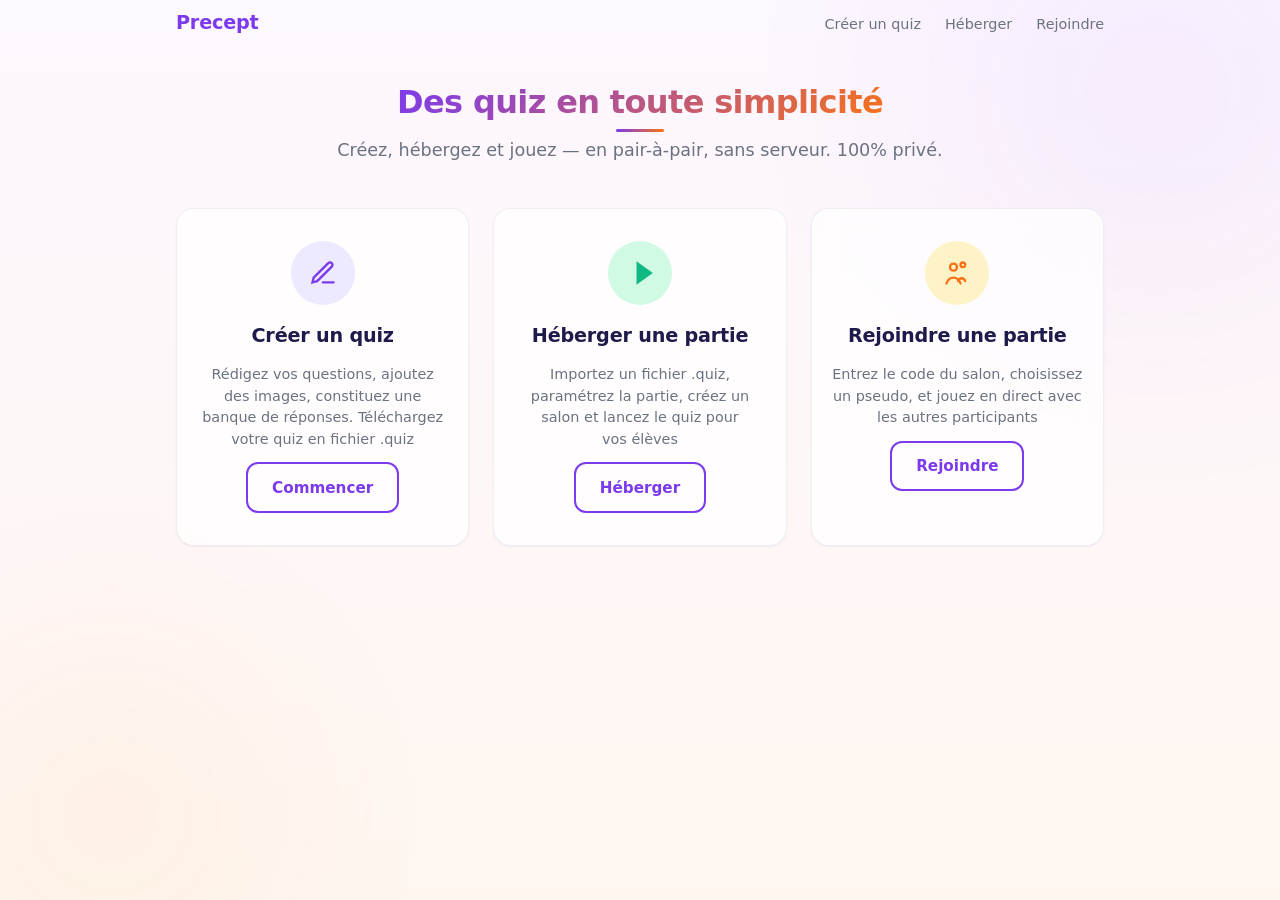
==== commit 13b273e1: "Suppression emojis → SVG inline + motif points, drift, etapes, podium raye" ====
--- a/index.html
+++ b/index.html
@@ -25,21 +25,21 @@
 
     <div class="home-grid">
       <a href="create.html" class="card card-clickable home-card stagger-1" style="text-decoration:none;color:inherit">
-        <div class="icon-circle">&#9998;</div>
+        <div class="icon-circle"><svg viewBox="0 0 24 24" fill="none" stroke="currentColor" stroke-width="2" stroke-linecap="round"><path d="M12 20h9"/><path d="M16.5 3.5a2.1 2.1 0 1 1 3 3L7 19l-4 1 1-4Z"/></svg></div>
         <h2>Créer un quiz</h2>
         <p>Rédigez vos questions, ajoutez des images, constituez une banque de réponses. Téléchargez votre quiz en fichier .quiz</p>
         <span class="btn btn-outline">Commencer</span>
       </a>
 
       <a href="host.html" class="card card-clickable home-card stagger-2" style="text-decoration:none;color:inherit">
-        <div class="icon-circle">&#127918;</div>
+        <div class="icon-circle"><svg viewBox="0 0 24 24" fill="currentColor"><polygon points="9,2 23,12 9,22"/></svg></div>
         <h2>Héberger une partie</h2>
         <p>Importez un fichier .quiz, paramétrez la partie, créez un salon et lancez le quiz pour vos élèves</p>
         <span class="btn btn-outline">Héberger</span>
       </a>
 
       <a href="join.html" class="card card-clickable home-card stagger-3" style="text-decoration:none;color:inherit">
-        <div class="icon-circle">&#128101;</div>
+        <div class="icon-circle"><svg viewBox="0 0 24 24" fill="none" stroke="currentColor" stroke-width="2" stroke-linecap="round"><circle cx="9" cy="7" r="3"/><path d="M3 21c1-3 2.7-5 6-5s5 2 6 5"/><circle cx="17" cy="5" r="2"/><path d="M13 19c.5-1.5 1.3-2.5 3-2.5s2.5 1 3 2.5"/></svg></div>
         <h2>Rejoindre une partie</h2>
         <p>Entrez le code du salon, choisissez un pseudo, et jouez en direct avec les autres participants</p>
         <span class="btn btn-outline">Rejoindre</span>
--- a/css/style.css
+++ b/css/style.css
@@ -58,6 +58,7 @@
   background:var(--color-primary);
   opacity:0.06;filter:blur(130px);
   pointer-events:none;z-index:0;
+  animation:drift1 18s ease-in-out infinite;
 }
 body::after{
   content:'';position:fixed;bottom:-10%;left:-5%;
@@ -65,6 +66,7 @@
   background:var(--color-accent);
   opacity:0.05;filter:blur(110px);
   pointer-events:none;z-index:0;
+  animation:drift2 22s ease-in-out infinite;
 }
 
 /* ========== TYPOGRAPHY ========== */
@@ -80,7 +82,12 @@
   margin-bottom:.25rem;
   background:linear-gradient(135deg,var(--color-primary),var(--color-accent));
   -webkit-background-clip:text;-webkit-text-fill-color:transparent;
-  background-clip:text;
+  background-clip:text;position:relative;display:inline-block;
+}
+.page-header h1::after{
+  content:'';display:block;width:48px;height:3px;
+  background:linear-gradient(90deg,var(--color-primary),var(--color-accent));
+  border-radius:2px;margin:.5rem auto 0;
 }
 .page-header p{font-size:1.1rem}
 .page-header .logo{font-size:1rem;font-weight:700;color:var(--color-primary);text-transform:uppercase;letter-spacing:.08em;margin-bottom:.75rem;display:inline-block;text-decoration:none}
@@ -136,6 +143,13 @@
   border:1px solid var(--color-border);
   backdrop-filter:blur(12px);-webkit-backdrop-filter:blur(12px);
   transition:box-shadow var(--transition),transform var(--transition);
+  position:relative;overflow:hidden;
+}
+.card::after{
+  content:'';position:absolute;inset:0;
+  background-image:radial-gradient(circle,var(--color-primary) .4px,transparent .4px);
+  background-size:18px 18px;
+  opacity:.025;border-radius:inherit;pointer-events:none;
 }
 .card:hover{box-shadow:var(--shadow)}
 .card-clickable{cursor:pointer}
@@ -182,8 +196,9 @@
 .home-card .icon-circle{
   width:64px;height:64px;border-radius:50%;
   display:flex;align-items:center;justify-content:center;
-  font-size:1.8rem;margin-bottom:.25rem;
-}
+  margin-bottom:.25rem;flex-shrink:0;
+}
+.home-card .icon-circle svg{width:28px;height:28px}
 .home-card:nth-child(1) .icon-circle{background:#EDE9FE;color:var(--color-primary)}
 .home-card:nth-child(2) .icon-circle{background:#D1FAE5;color:var(--color-success)}
 .home-card:nth-child(3) .icon-circle{background:#FEF3C7;color:var(--color-accent)}
@@ -224,7 +239,15 @@
   text-align:center;cursor:pointer;
   transition:all var(--transition);
   background:var(--color-surface);backdrop-filter:blur(8px);
-}
+  position:relative;
+}
+.upload-zone::before{
+  content:'';position:absolute;inset:-2px;border-radius:inherit;
+  border:2px dashed var(--color-primary);opacity:0;
+  transition:opacity var(--transition);
+  pointer-events:none;
+}
+.upload-zone:hover::before,.upload-zone.dragover::before{opacity:1;animation:dash 1s linear infinite}
 .upload-zone:hover,.upload-zone.dragover{
   border-color:var(--color-primary);
   background:var(--color-primary-light);
@@ -299,6 +322,14 @@
 .join-form .card{padding:1.5rem}
 .join-form h2{margin-bottom:.25rem}
 .join-form p{margin-bottom:1.5rem;font-size:.9rem}
+
+.step-badge{
+  display:inline-flex;align-items:center;justify-content:center;
+  width:28px;height:28px;border-radius:50%;
+  background:linear-gradient(135deg,var(--color-primary),var(--color-primary-hover));
+  color:#fff;font-size:.8rem;font-weight:800;
+  box-shadow:0 2px 8px var(--color-primary-glow);
+}
 
 .code-input-group{display:flex;gap:.5rem;justify-content:center;margin-bottom:1.5rem}
 .code-input{
@@ -409,7 +440,12 @@
 
 .podium{display:flex;justify-content:center;align-items:flex-end;gap:.75rem;margin:1.5rem 0;min-height:160px}
 .podium-item{text-align:center;display:flex;flex-direction:column;align-items:center;gap:.4rem}
-.podium-bar{border-radius:var(--radius-sm) var(--radius-sm) 0 0;width:80px;transition:height .5s ease}
+.podium-bar{border-radius:var(--radius-sm) var(--radius-sm) 0 0;width:80px;transition:height .5s ease;position:relative}
+.podium-bar::after{
+  content:'';position:absolute;inset:0;
+  background:repeating-linear-gradient(180deg,transparent,transparent 6px,rgba(255,255,255,.15) 6px,rgba(255,255,255,.15) 8px);
+  border-radius:inherit;
+}
 .podium-item:nth-child(1) .podium-bar{height:110px;background:linear-gradient(180deg,#FBBF24,#D97706)}
 .podium-item:nth-child(2) .podium-bar{height:80px;background:linear-gradient(180deg,#D1D5DB,#9CA3AF)}
 .podium-item:nth-child(3) .podium-bar{height:55px;background:linear-gradient(180deg,#F59E0B,#B45309)}
@@ -452,7 +488,8 @@
 .hidden{display:none!important}
 
 .empty-state{text-align:center;padding:2.5rem 1.5rem;color:var(--color-text-lighter)}
-.empty-state .icon{font-size:3rem;margin-bottom:.75rem;opacity:.4}
+.empty-state .icon{margin-bottom:.75rem;opacity:.4}
+.empty-state .icon svg{width:48px;height:48px}
 .empty-state p{color:var(--color-text-lighter)}
 
 /* ========== ANIMATIONS ========== */
@@ -464,6 +501,9 @@
 @keyframes bounceIn{0%{transform:scale(.85);opacity:0}50%{transform:scale(1.04)}80%{transform:scale(.96)}100%{transform:scale(1);opacity:1}}
 @keyframes shake{0%,100%{transform:translateX(0)}20%,60%{transform:translateX(-5px)}40%,80%{transform:translateX(5px)}}
 @keyframes popIn{0%{transform:scale(.6);opacity:0}60%{transform:scale(1.08)}100%{transform:scale(1);opacity:1}}
+@keyframes drift1{0%,100%{transform:translate(0,0) rotate(0deg)}33%{transform:translate(40px,-25px) rotate(15deg)}66%{transform:translate(-20px,15px) rotate(-10deg)}}
+@keyframes drift2{0%,100%{transform:translate(0,0) rotate(0deg)}33%{transform:translate(-30px,20px) rotate(-12deg)}66%{transform:translate(25px,-15px) rotate(8deg)}}
+@keyframes dash{to{stroke-dashoffset:-20}}
 
 .animate-in{animation:slideUp .35s ease}
 .stagger-1{animation:slideUp .35s ease .05s both}
@@ -477,7 +517,8 @@
   .page-header{padding:.75rem 0 .5rem}
   .home-grid{grid-template-columns:1fr}
   .home-card{padding:1.5rem 1rem}
-  .home-card .icon-circle{width:56px;height:56px;font-size:1.5rem}
+  .home-card .icon-circle{width:52px;height:52px}
+  .home-card .icon-circle svg{width:24px;height:24px}
   .config-grid{grid-template-columns:1fr}
   .code-char{font-size:1.1rem;width:36px;height:44px}
   .code-input{width:42px;height:48px;font-size:1.2rem}
